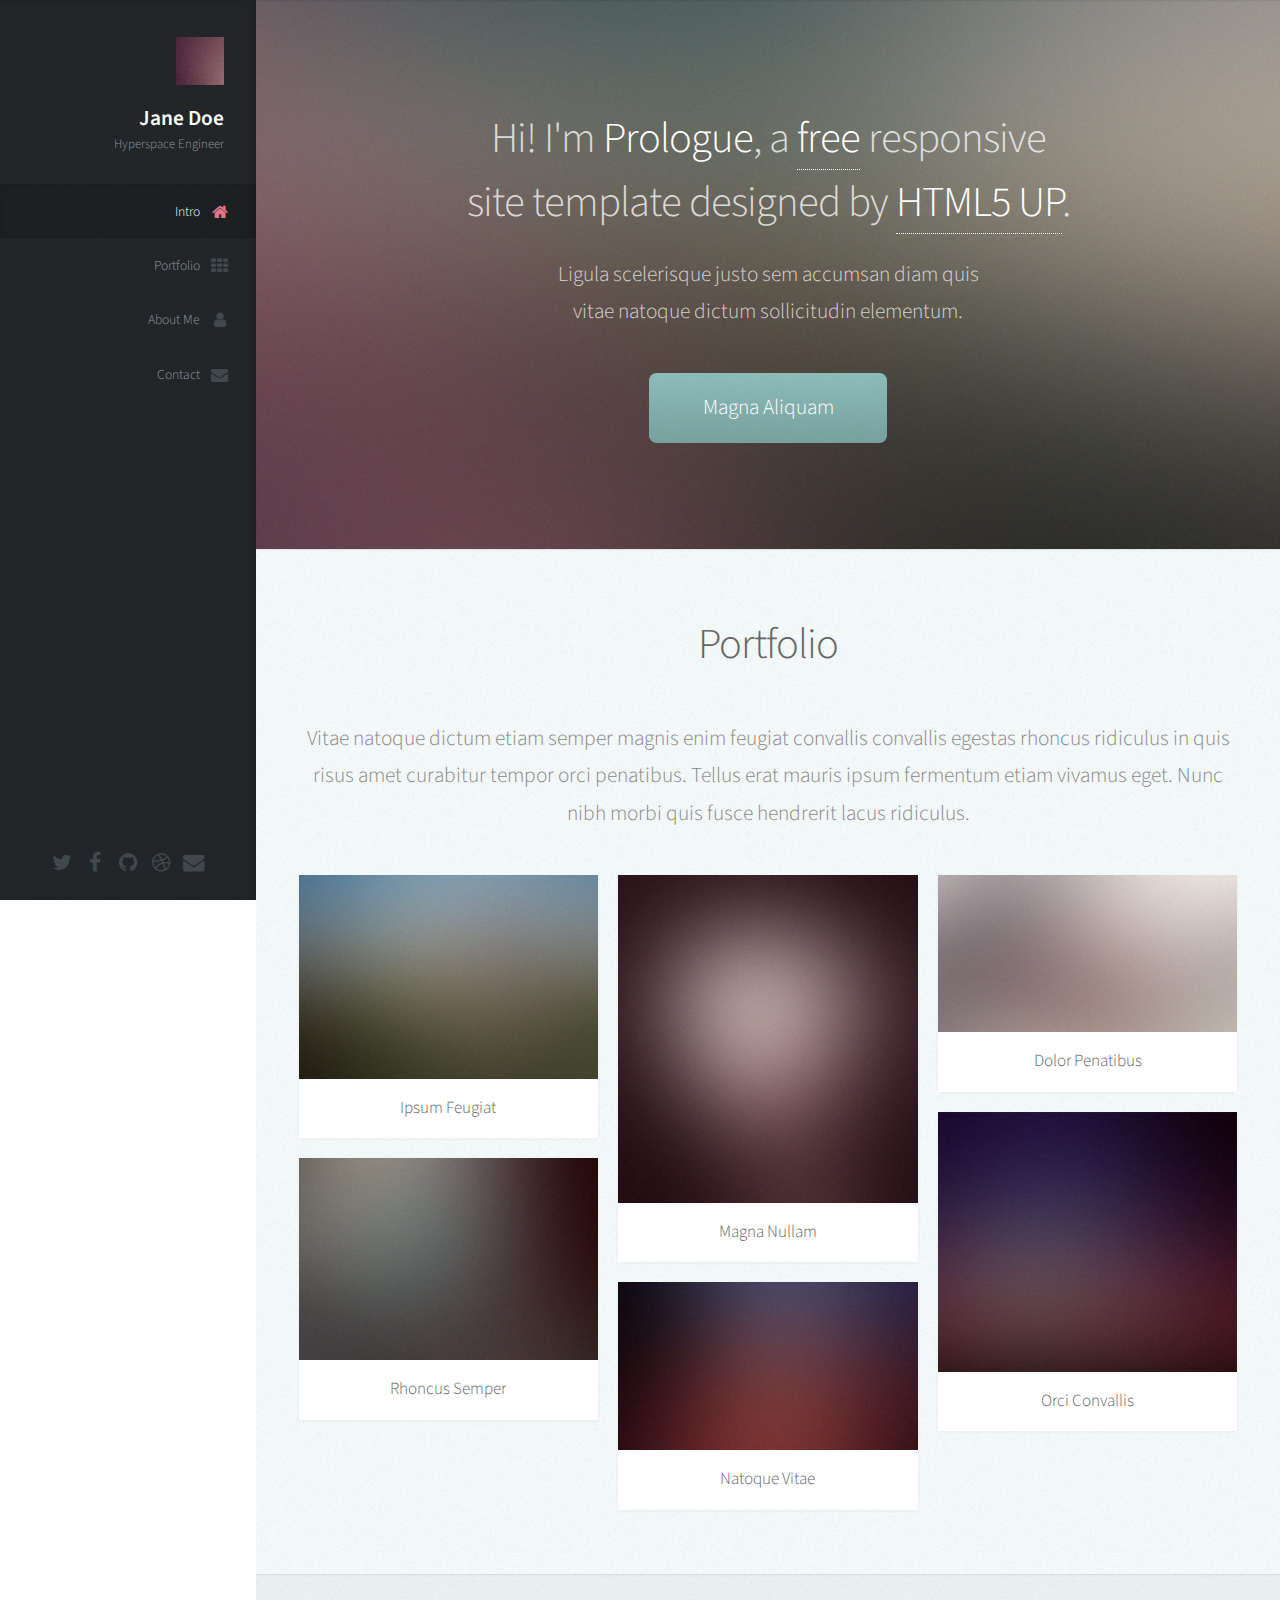
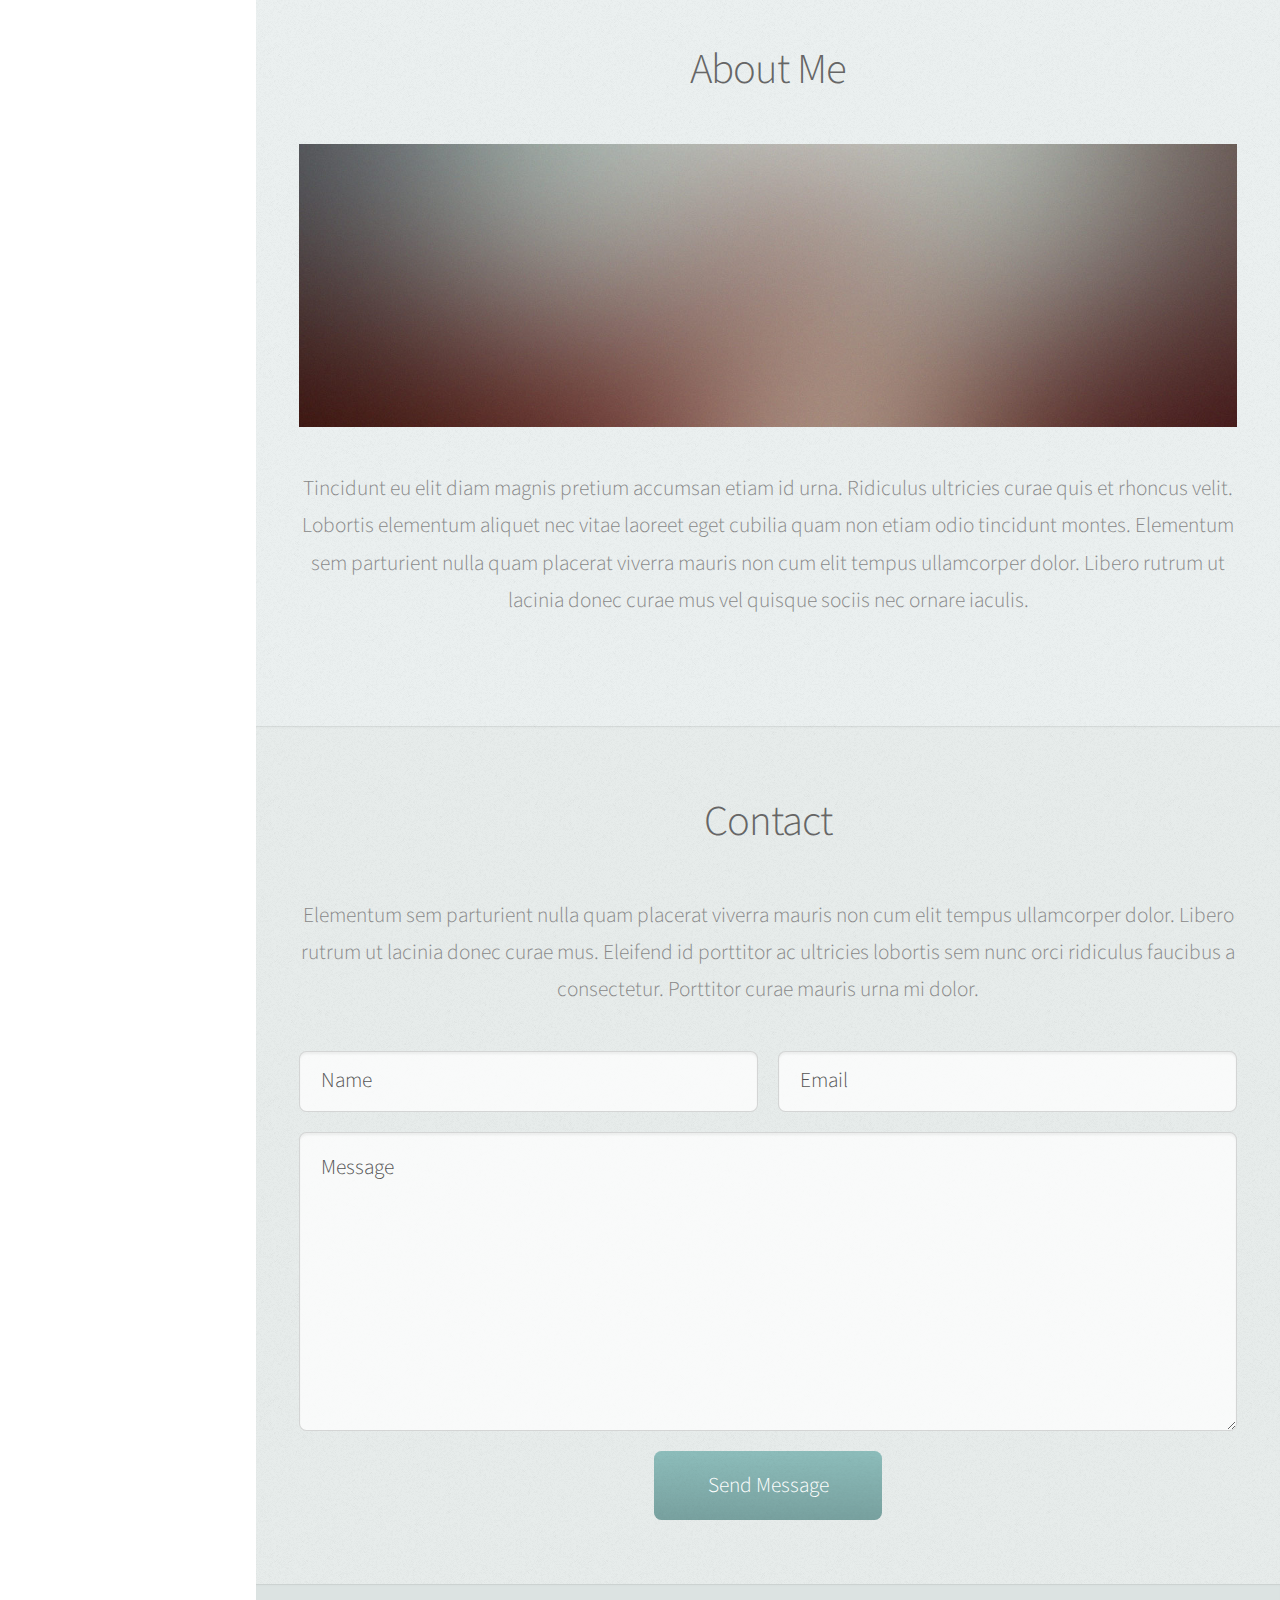
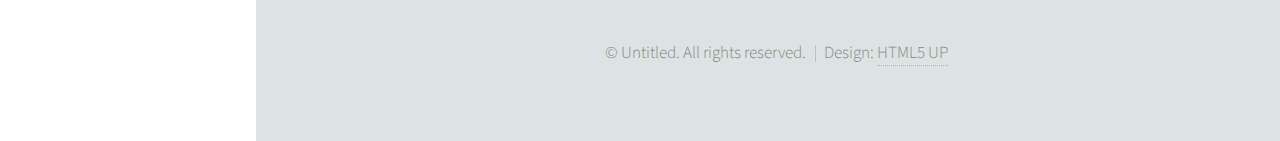
==== html5up-prologue/index.html @ 4ab0105b "initial commit with base site added" ====
<!DOCTYPE HTML>
<!--
	Prologue by HTML5 UP
	html5up.net | @ajlkn
	Free for personal and commercial use under the CCA 3.0 license (html5up.net/license)
-->
<html>
	<head>
		<title>Tom Hessburg Portfolio</title>
		<meta charset="utf-8" />
		<meta name="viewport" content="width=device-width, initial-scale=1, user-scalable=no" />
		<link rel="stylesheet" href="assets/css/main.css" />
	</head>
	<body class="is-preload">

		<!-- Header -->
			<div id="header">

				<div class="top">

					<!-- Logo -->
						<div id="logo">
							<span class="image avatar48"><img src="images/avatar.jpg" alt="" /></span>
							<h1 id="title">Jane Doe</h1>
							<p>Hyperspace Engineer</p>
						</div>

					<!-- Nav -->
						<nav id="nav">
							<ul>
								<li><a href="#top" id="top-link"><span class="icon fa-home">Intro</span></a></li>
								<li><a href="#portfolio" id="portfolio-link"><span class="icon fa-th">Portfolio</span></a></li>
								<li><a href="#about" id="about-link"><span class="icon fa-user">About Me</span></a></li>
								<li><a href="#contact" id="contact-link"><span class="icon fa-envelope">Contact</span></a></li>
							</ul>
						</nav>

				</div>

				<div class="bottom">

					<!-- Social Icons -->
						<ul class="icons">
							<li><a href="#" class="icon fa-twitter"><span class="label">Twitter</span></a></li>
							<li><a href="#" class="icon fa-facebook"><span class="label">Facebook</span></a></li>
							<li><a href="#" class="icon fa-github"><span class="label">Github</span></a></li>
							<li><a href="#" class="icon fa-dribbble"><span class="label">Dribbble</span></a></li>
							<li><a href="#" class="icon fa-envelope"><span class="label">Email</span></a></li>
						</ul>

				</div>

			</div>

		<!-- Main -->
			<div id="main">

				<!-- Intro -->
					<section id="top" class="one dark cover">
						<div class="container">

							<header>
								<h2 class="alt">Hi! I'm <strong>Prologue</strong>, a <a href="http://html5up.net/license">free</a> responsive<br />
								site template designed by <a href="http://html5up.net">HTML5 UP</a>.</h2>
								<p>Ligula scelerisque justo sem accumsan diam quis<br />
								vitae natoque dictum sollicitudin elementum.</p>
							</header>

							<footer>
								<a href="#portfolio" class="button scrolly">Magna Aliquam</a>
							</footer>

						</div>
					</section>

				<!-- Portfolio -->
					<section id="portfolio" class="two">
						<div class="container">

							<header>
								<h2>Portfolio</h2>
							</header>

							<p>Vitae natoque dictum etiam semper magnis enim feugiat convallis convallis
							egestas rhoncus ridiculus in quis risus amet curabitur tempor orci penatibus.
							Tellus erat mauris ipsum fermentum etiam vivamus eget. Nunc nibh morbi quis
							fusce hendrerit lacus ridiculus.</p>

							<div class="row">
								<div class="col-4 col-12-mobile">
									<article class="item">
										<a href="#" class="image fit"><img src="images/pic02.jpg" alt="" /></a>
										<header>
											<h3>Ipsum Feugiat</h3>
										</header>
									</article>
									<article class="item">
										<a href="#" class="image fit"><img src="images/pic03.jpg" alt="" /></a>
										<header>
											<h3>Rhoncus Semper</h3>
										</header>
									</article>
								</div>
								<div class="col-4 col-12-mobile">
									<article class="item">
										<a href="#" class="image fit"><img src="images/pic04.jpg" alt="" /></a>
										<header>
											<h3>Magna Nullam</h3>
										</header>
									</article>
									<article class="item">
										<a href="#" class="image fit"><img src="images/pic05.jpg" alt="" /></a>
										<header>
											<h3>Natoque Vitae</h3>
										</header>
									</article>
								</div>
								<div class="col-4 col-12-mobile">
									<article class="item">
										<a href="#" class="image fit"><img src="images/pic06.jpg" alt="" /></a>
										<header>
											<h3>Dolor Penatibus</h3>
										</header>
									</article>
									<article class="item">
										<a href="#" class="image fit"><img src="images/pic07.jpg" alt="" /></a>
										<header>
											<h3>Orci Convallis</h3>
										</header>
									</article>
								</div>
							</div>

						</div>
					</section>

				<!-- About Me -->
					<section id="about" class="three">
						<div class="container">

							<header>
								<h2>About Me</h2>
							</header>

							<a href="#" class="image featured"><img src="images/pic08.jpg" alt="" /></a>

							<p>Tincidunt eu elit diam magnis pretium accumsan etiam id urna. Ridiculus
							ultricies curae quis et rhoncus velit. Lobortis elementum aliquet nec vitae
							laoreet eget cubilia quam non etiam odio tincidunt montes. Elementum sem
							parturient nulla quam placerat viverra mauris non cum elit tempus ullamcorper
							dolor. Libero rutrum ut lacinia donec curae mus vel quisque sociis nec
							ornare iaculis.</p>

						</div>
					</section>

				<!-- Contact -->
					<section id="contact" class="four">
						<div class="container">

							<header>
								<h2>Contact</h2>
							</header>

							<p>Elementum sem parturient nulla quam placerat viverra
							mauris non cum elit tempus ullamcorper dolor. Libero rutrum ut lacinia
							donec curae mus. Eleifend id porttitor ac ultricies lobortis sem nunc
							orci ridiculus faucibus a consectetur. Porttitor curae mauris urna mi dolor.</p>

							<form method="post" action="#">
								<div class="row">
									<div class="col-6 col-12-mobile"><input type="text" name="name" placeholder="Name" /></div>
									<div class="col-6 col-12-mobile"><input type="text" name="email" placeholder="Email" /></div>
									<div class="col-12">
										<textarea name="message" placeholder="Message"></textarea>
									</div>
									<div class="col-12">
										<input type="submit" value="Send Message" />
									</div>
								</div>
							</form>

						</div>
					</section>

			</div>

		<!-- Footer -->
			<div id="footer">

				<!-- Copyright -->
					<ul class="copyright">
						<li>&copy; Untitled. All rights reserved.</li><li>Design: <a href="http://html5up.net">HTML5 UP</a></li>
					</ul>

			</div>

		<!-- Scripts -->
			<script src="assets/js/jquery.min.js"></script>
			<script src="assets/js/jquery.scrolly.min.js"></script>
			<script src="assets/js/jquery.scrollex.min.js"></script>
			<script src="assets/js/browser.min.js"></script>
			<script src="assets/js/breakpoints.min.js"></script>
			<script src="assets/js/util.js"></script>
			<script src="assets/js/main.js"></script>

	</body>
</html>
---- html5up-prologue/assets/css/main.css ----
@import url("font-awesome.min.css");
@import url("https://fonts.googleapis.com/css?family=Source+Sans+Pro:300,300italic,400,600");

/*
	Prologue by HTML5 UP
	html5up.net | @ajlkn
	Free for personal and commercial use under the CCA 3.0 license (html5up.net/license)
*/

html, body, div, span, applet, object,
iframe, h1, h2, h3, h4, h5, h6, p, blockquote,
pre, a, abbr, acronym, address, big, cite,
code, del, dfn, em, img, ins, kbd, q, s, samp,
small, strike, strong, sub, sup, tt, var, b,
u, i, center, dl, dt, dd, ol, ul, li, fieldset,
form, label, legend, table, caption, tbody,
tfoot, thead, tr, th, td, article, aside,
canvas, details, embed, figure, figcaption,
footer, header, hgroup, menu, nav, output, ruby,
section, summary, time, mark, audio, video {
	margin: 0;
	padding: 0;
	border: 0;
	font-size: 100%;
	font: inherit;
	vertical-align: baseline;}

article, aside, details, figcaption, figure,
footer, header, hgroup, menu, nav, section {
	display: block;}

body {
	line-height: 1;
}

ol, ul {
	list-style: none;
}

blockquote, q {
	quotes: none;
}

	blockquote:before, blockquote:after, q:before, q:after {
		content: '';
		content: none;
	}

table {
	border-collapse: collapse;
	border-spacing: 0;
}

body {
	-webkit-text-size-adjust: none;
}

mark {
	background-color: transparent;
	color: inherit;
}

input::-moz-focus-inner {
	border: 0;
	padding: 0;
}

input, select, textarea {
	-moz-appearance: none;
	-webkit-appearance: none;
	-ms-appearance: none;
	appearance: none;
}

/* Basic */

	html {
		box-sizing: border-box;
	}

	*, *:before, *:after {
		box-sizing: inherit;
	}

	body {
		background: #fff;
		font-family: 'Source Sans Pro', sans-serif;
		font-size: 19pt;
		font-weight: 300;
		line-height: 1.75em;
		color: #888;
	}

		body.is-preload *, body.is-preload *:before, body.is-preload *:after {
			-moz-animation: none !important;
			-webkit-animation: none !important;
			-ms-animation: none !important;
			animation: none !important;
			-moz-transition: none !important;
			-webkit-transition: none !important;
			-ms-transition: none !important;
			transition: none !important;
		}

	input, textarea, select {
		font-family: 'Source Sans Pro', sans-serif;
		font-size: 19pt;
		font-weight: 300;
		line-height: 1.75em;
		color: #888;
	}

	h1, h2, h3, h4, h5, h6 {
		font-weight: 300;
		color: #666;
		line-height: 1.5em;
	}

	h1 a, h2 a, h3 a, h4 a, h5 a, h6 a {
		color: inherit;
		text-decoration: none;
	}

		h1 a strong, h2 a strong, h3 a strong, h4 a strong, h5 a strong, h6 a strong {
			color: #333;
		}

	h2 {
		font-size: 2em;
		letter-spacing: -1px;
	}

		h2.alt {
			color: #888;
		}

			h2.alt strong {
				color: #666;
			}

	h3 {
		font-size: 1.5em;
	}

	header {
		margin: 0 0 2em 0;
	}

		header > p {
			margin: 1em 0 0 0;
		}

	footer {
		margin: 2em 0 0 0;
	}

	strong, b {
		font-weight: 300;
		color: #666;
	}

	em, i {
		font-style: italic;
	}

	a {
		text-decoration: none;
		color: inherit;
		border-bottom: dotted 1px rgba(128, 128, 128, 0.5);
		-moz-transition: color 0.35s ease-in-out, border-bottom-color 0.35s ease-in-out;
		-webkit-transition: color 0.35s ease-in-out, border-bottom-color 0.35s ease-in-out;
		-ms-transition: color 0.35s ease-in-out, border-bottom-color 0.35s ease-in-out;
		transition: color 0.35s ease-in-out, border-bottom-color 0.35s ease-in-out;
		outline: 0;
	}

		a:hover {
			color: #E27689;
			border-bottom-color: rgba(255, 255, 255, 0);
		}

	sub {
		position: relative;
		top: 0.5em;
		font-size: 0.8em;
	}

	sup {
		position: relative;
		top: -0.5em;
		font-size: 0.8em;
	}

	hr {
		border: 0;
		border-top: solid 1px #ddd;
	}

	blockquote {
		border-left: solid 0.5em #ddd;
		padding: 1em 0 1em 2em;
		font-style: italic;
	}

	p, ul, ol, dl, table {
		margin-bottom: 2em;
	}

	br.clear {
		clear: both;
	}

/* Container */

	.container {
		margin: 0 auto;
		max-width: 100%;
		width: 1400px;
	}

		@media screen and (min-width: 961px) and (max-width: 1880px) {

			.container {
				width: 1200px;
			}

		}

		@media screen and (min-width: 961px) and (max-width: 1620px) {

			.container {
				width: 960px;
			}

		}

		@media screen and (min-width: 961px) and (max-width: 1320px) {

			.container {
				width: 100%;
			}

		}

		@media screen and (max-width: 960px) {

			.container {
				width: 100%;
			}

		}

		@media screen and (max-width: 736px) {

			.container {
				width: 100%;
			}

		}

/* Row */

	.row {
		display: flex;
		flex-wrap: wrap;
		box-sizing: border-box;
		align-items: stretch;
	}

		.row > * {
			box-sizing: border-box;
		}

		.row.gtr-uniform > * > :last-child {
			margin-bottom: 0;
		}

		.row.aln-left {
			justify-content: flex-start;
		}

		.row.aln-center {
			justify-content: center;
		}

		.row.aln-right {
			justify-content: flex-end;
		}

		.row.aln-top {
			align-items: flex-start;
		}

		.row.aln-middle {
			align-items: center;
		}

		.row.aln-bottom {
			align-items: flex-end;
		}

		.row > .imp {
			order: -1;
		}

		.row > .col-1 {
			width: 8.3333333333%;
		}

		.row > .off-1 {
			margin-left: 8.3333333333%;
		}

		.row > .col-2 {
			width: 16.6666666667%;
		}

		.row > .off-2 {
			margin-left: 16.6666666667%;
		}

		.row > .col-3 {
			width: 25%;
		}

		.row > .off-3 {
			margin-left: 25%;
		}

		.row > .col-4 {
			width: 33.3333333333%;
		}

		.row > .off-4 {
			margin-left: 33.3333333333%;
		}

		.row > .col-5 {
			width: 41.6666666667%;
		}

		.row > .off-5 {
			margin-left: 41.6666666667%;
		}

		.row > .col-6 {
			width: 50%;
		}

		.row > .off-6 {
			margin-left: 50%;
		}

		.row > .col-7 {
			width: 58.3333333333%;
		}

		.row > .off-7 {
			margin-left: 58.3333333333%;
		}

		.row > .col-8 {
			width: 66.6666666667%;
		}

		.row > .off-8 {
			margin-left: 66.6666666667%;
		}

		.row > .col-9 {
			width: 75%;
		}

		.row > .off-9 {
			margin-left: 75%;
		}

		.row > .col-10 {
			width: 83.3333333333%;
		}

		.row > .off-10 {
			margin-left: 83.3333333333%;
		}

		.row > .col-11 {
			width: 91.6666666667%;
		}

		.row > .off-11 {
			margin-left: 91.6666666667%;
		}

		.row > .col-12 {
			width: 100%;
		}

		.row > .off-12 {
			margin-left: 100%;
		}

		.row.gtr-0 {
			margin-top: 0px;
			margin-left: 0px;
		}

			.row.gtr-0 > * {
				padding: 0px 0 0 0px;
			}

			.row.gtr-0.gtr-uniform {
				margin-top: 0px;
			}

				.row.gtr-0.gtr-uniform > * {
					padding-top: 0px;
				}

		.row.gtr-25 {
			margin-top: -10px;
			margin-left: -10px;
		}

			.row.gtr-25 > * {
				padding: 10px 0 0 10px;
			}

			.row.gtr-25.gtr-uniform {
				margin-top: -10px;
			}

				.row.gtr-25.gtr-uniform > * {
					padding-top: 10px;
				}

		.row.gtr-50 {
			margin-top: -20px;
			margin-left: -20px;
		}

			.row.gtr-50 > * {
				padding: 20px 0 0 20px;
			}

			.row.gtr-50.gtr-uniform {
				margin-top: -20px;
			}

				.row.gtr-50.gtr-uniform > * {
					padding-top: 20px;
				}

		.row {
			margin-top: -40px;
			margin-left: -40px;
		}

			.row > * {
				padding: 40px 0 0 40px;
			}

			.row.gtr-uniform {
				margin-top: -40px;
			}

				.row.gtr-uniform > * {
					padding-top: 40px;
				}

		.row.gtr-150 {
			margin-top: -60px;
			margin-left: -60px;
		}

			.row.gtr-150 > * {
				padding: 60px 0 0 60px;
			}

			.row.gtr-150.gtr-uniform {
				margin-top: -60px;
			}

				.row.gtr-150.gtr-uniform > * {
					padding-top: 60px;
				}

		.row.gtr-200 {
			margin-top: -80px;
			margin-left: -80px;
		}

			.row.gtr-200 > * {
				padding: 80px 0 0 80px;
			}

			.row.gtr-200.gtr-uniform {
				margin-top: -80px;
			}

				.row.gtr-200.gtr-uniform > * {
					padding-top: 80px;
				}

		@media screen and (min-width: 961px) and (max-width: 1880px) {

			.row {
				display: flex;
				flex-wrap: wrap;
				box-sizing: border-box;
				align-items: stretch;
			}

				.row > * {
					box-sizing: border-box;
				}

				.row.gtr-uniform > * > :last-child {
					margin-bottom: 0;
				}

				.row.aln-left {
					justify-content: flex-start;
				}

				.row.aln-center {
					justify-content: center;
				}

				.row.aln-right {
					justify-content: flex-end;
				}

				.row.aln-top {
					align-items: flex-start;
				}

				.row.aln-middle {
					align-items: center;
				}

				.row.aln-bottom {
					align-items: flex-end;
				}

				.row > .imp-wide {
					order: -1;
				}

				.row > .col-1-wide {
					width: 8.3333333333%;
				}

				.row > .off-1-wide {
					margin-left: 8.3333333333%;
				}

				.row > .col-2-wide {
					width: 16.6666666667%;
				}

				.row > .off-2-wide {
					margin-left: 16.6666666667%;
				}

				.row > .col-3-wide {
					width: 25%;
				}

				.row > .off-3-wide {
					margin-left: 25%;
				}

				.row > .col-4-wide {
					width: 33.3333333333%;
				}

				.row > .off-4-wide {
					margin-left: 33.3333333333%;
				}

				.row > .col-5-wide {
					width: 41.6666666667%;
				}

				.row > .off-5-wide {
					margin-left: 41.6666666667%;
				}

				.row > .col-6-wide {
					width: 50%;
				}

				.row > .off-6-wide {
					margin-left: 50%;
				}

				.row > .col-7-wide {
					width: 58.3333333333%;
				}

				.row > .off-7-wide {
					margin-left: 58.3333333333%;
				}

				.row > .col-8-wide {
					width: 66.6666666667%;
				}

				.row > .off-8-wide {
					margin-left: 66.6666666667%;
				}

				.row > .col-9-wide {
					width: 75%;
				}

				.row > .off-9-wide {
					margin-left: 75%;
				}

				.row > .col-10-wide {
					width: 83.3333333333%;
				}

				.row > .off-10-wide {
					margin-left: 83.3333333333%;
				}

				.row > .col-11-wide {
					width: 91.6666666667%;
				}

				.row > .off-11-wide {
					margin-left: 91.6666666667%;
				}

				.row > .col-12-wide {
					width: 100%;
				}

				.row > .off-12-wide {
					margin-left: 100%;
				}

				.row.gtr-0 {
					margin-top: 0px;
					margin-left: 0px;
				}

					.row.gtr-0 > * {
						padding: 0px 0 0 0px;
					}

					.row.gtr-0.gtr-uniform {
						margin-top: 0px;
					}

						.row.gtr-0.gtr-uniform > * {
							padding-top: 0px;
						}

				.row.gtr-25 {
					margin-top: -10px;
					margin-left: -10px;
				}

					.row.gtr-25 > * {
						padding: 10px 0 0 10px;
					}

					.row.gtr-25.gtr-uniform {
						margin-top: -10px;
					}

						.row.gtr-25.gtr-uniform > * {
							padding-top: 10px;
						}

				.row.gtr-50 {
					margin-top: -20px;
					margin-left: -20px;
				}

					.row.gtr-50 > * {
						padding: 20px 0 0 20px;
					}

					.row.gtr-50.gtr-uniform {
						margin-top: -20px;
					}

						.row.gtr-50.gtr-uniform > * {
							padding-top: 20px;
						}

				.row {
					margin-top: -40px;
					margin-left: -40px;
				}

					.row > * {
						padding: 40px 0 0 40px;
					}

					.row.gtr-uniform {
						margin-top: -40px;
					}

						.row.gtr-uniform > * {
							padding-top: 40px;
						}

				.row.gtr-150 {
					margin-top: -60px;
					margin-left: -60px;
				}

					.row.gtr-150 > * {
						padding: 60px 0 0 60px;
					}

					.row.gtr-150.gtr-uniform {
						margin-top: -60px;
					}

						.row.gtr-150.gtr-uniform > * {
							padding-top: 60px;
						}

				.row.gtr-200 {
					margin-top: -80px;
					margin-left: -80px;
				}

					.row.gtr-200 > * {
						padding: 80px 0 0 80px;
					}

					.row.gtr-200.gtr-uniform {
						margin-top: -80px;
					}

						.row.gtr-200.gtr-uniform > * {
							padding-top: 80px;
						}

		}

		@media screen and (min-width: 961px) and (max-width: 1620px) {

			.row {
				display: flex;
				flex-wrap: wrap;
				box-sizing: border-box;
				align-items: stretch;
			}

				.row > * {
					box-sizing: border-box;
				}

				.row.gtr-uniform > * > :last-child {
					margin-bottom: 0;
				}

				.row.aln-left {
					justify-content: flex-start;
				}

				.row.aln-center {
					justify-content: center;
				}

				.row.aln-right {
					justify-content: flex-end;
				}

				.row.aln-top {
					align-items: flex-start;
				}

				.row.aln-middle {
					align-items: center;
				}

				.row.aln-bottom {
					align-items: flex-end;
				}

				.row > .imp-normal {
					order: -1;
				}

				.row > .col-1-normal {
					width: 8.3333333333%;
				}

				.row > .off-1-normal {
					margin-left: 8.3333333333%;
				}

				.row > .col-2-normal {
					width: 16.6666666667%;
				}

				.row > .off-2-normal {
					margin-left: 16.6666666667%;
				}

				.row > .col-3-normal {
					width: 25%;
				}

				.row > .off-3-normal {
					margin-left: 25%;
				}

				.row > .col-4-normal {
					width: 33.3333333333%;
				}

				.row > .off-4-normal {
					margin-left: 33.3333333333%;
				}

				.row > .col-5-normal {
					width: 41.6666666667%;
				}

				.row > .off-5-normal {
					margin-left: 41.6666666667%;
				}

				.row > .col-6-normal {
					width: 50%;
				}

				.row > .off-6-normal {
					margin-left: 50%;
				}

				.row > .col-7-normal {
					width: 58.3333333333%;
				}

				.row > .off-7-normal {
					margin-left: 58.3333333333%;
				}

				.row > .col-8-normal {
					width: 66.6666666667%;
				}

				.row > .off-8-normal {
					margin-left: 66.6666666667%;
				}

				.row > .col-9-normal {
					width: 75%;
				}

				.row > .off-9-normal {
					margin-left: 75%;
				}

				.row > .col-10-normal {
					width: 83.3333333333%;
				}

				.row > .off-10-normal {
					margin-left: 83.3333333333%;
				}

				.row > .col-11-normal {
					width: 91.6666666667%;
				}

				.row > .off-11-normal {
					margin-left: 91.6666666667%;
				}

				.row > .col-12-normal {
					width: 100%;
				}

				.row > .off-12-normal {
					margin-left: 100%;
				}

				.row.gtr-0 {
					margin-top: 0px;
					margin-left: 0px;
				}

					.row.gtr-0 > * {
						padding: 0px 0 0 0px;
					}

					.row.gtr-0.gtr-uniform {
						margin-top: 0px;
					}

						.row.gtr-0.gtr-uniform > * {
							padding-top: 0px;
						}

				.row.gtr-25 {
					margin-top: -10px;
					margin-left: -10px;
				}

					.row.gtr-25 > * {
						padding: 10px 0 0 10px;
					}

					.row.gtr-25.gtr-uniform {
						margin-top: -10px;
					}

						.row.gtr-25.gtr-uniform > * {
							padding-top: 10px;
						}

				.row.gtr-50 {
					margin-top: -20px;
					margin-left: -20px;
				}

					.row.gtr-50 > * {
						padding: 20px 0 0 20px;
					}

					.row.gtr-50.gtr-uniform {
						margin-top: -20px;
					}

						.row.gtr-50.gtr-uniform > * {
							padding-top: 20px;
						}

				.row {
					margin-top: -40px;
					margin-left: -40px;
				}

					.row > * {
						padding: 40px 0 0 40px;
					}

					.row.gtr-uniform {
						margin-top: -40px;
					}

						.row.gtr-uniform > * {
							padding-top: 40px;
						}

				.row.gtr-150 {
					margin-top: -60px;
					margin-left: -60px;
				}

					.row.gtr-150 > * {
						padding: 60px 0 0 60px;
					}

					.row.gtr-150.gtr-uniform {
						margin-top: -60px;
					}

						.row.gtr-150.gtr-uniform > * {
							padding-top: 60px;
						}

				.row.gtr-200 {
					margin-top: -80px;
					margin-left: -80px;
				}

					.row.gtr-200 > * {
						padding: 80px 0 0 80px;
					}

					.row.gtr-200.gtr-uniform {
						margin-top: -80px;
					}

						.row.gtr-200.gtr-uniform > * {
							padding-top: 80px;
						}

		}

		@media screen and (min-width: 961px) and (max-width: 1320px) {

			.row {
				display: flex;
				flex-wrap: wrap;
				box-sizing: border-box;
				align-items: stretch;
			}

				.row > * {
					box-sizing: border-box;
				}

				.row.gtr-uniform > * > :last-child {
					margin-bottom: 0;
				}

				.row.aln-left {
					justify-content: flex-start;
				}

				.row.aln-center {
					justify-content: center;
				}

				.row.aln-right {
					justify-content: flex-end;
				}

				.row.aln-top {
					align-items: flex-start;
				}

				.row.aln-middle {
					align-items: center;
				}

				.row.aln-bottom {
					align-items: flex-end;
				}

				.row > .imp-narrow {
					order: -1;
				}

				.row > .col-1-narrow {
					width: 8.3333333333%;
				}

				.row > .off-1-narrow {
					margin-left: 8.3333333333%;
				}

				.row > .col-2-narrow {
					width: 16.6666666667%;
				}

				.row > .off-2-narrow {
					margin-left: 16.6666666667%;
				}

				.row > .col-3-narrow {
					width: 25%;
				}

				.row > .off-3-narrow {
					margin-left: 25%;
				}

				.row > .col-4-narrow {
					width: 33.3333333333%;
				}

				.row > .off-4-narrow {
					margin-left: 33.3333333333%;
				}

				.row > .col-5-narrow {
					width: 41.6666666667%;
				}

				.row > .off-5-narrow {
					margin-left: 41.6666666667%;
				}

				.row > .col-6-narrow {
					width: 50%;
				}

				.row > .off-6-narrow {
					margin-left: 50%;
				}

				.row > .col-7-narrow {
					width: 58.3333333333%;
				}

				.row > .off-7-narrow {
					margin-left: 58.3333333333%;
				}

				.row > .col-8-narrow {
					width: 66.6666666667%;
				}

				.row > .off-8-narrow {
					margin-left: 66.6666666667%;
				}

				.row > .col-9-narrow {
					width: 75%;
				}

				.row > .off-9-narrow {
					margin-left: 75%;
				}

				.row > .col-10-narrow {
					width: 83.3333333333%;
				}

				.row > .off-10-narrow {
					margin-left: 83.3333333333%;
				}

				.row > .col-11-narrow {
					width: 91.6666666667%;
				}

				.row > .off-11-narrow {
					margin-left: 91.6666666667%;
				}

				.row > .col-12-narrow {
					width: 100%;
				}

				.row > .off-12-narrow {
					margin-left: 100%;
				}

				.row.gtr-0 {
					margin-top: 0px;
					margin-left: 0px;
				}

					.row.gtr-0 > * {
						padding: 0px 0 0 0px;
					}

					.row.gtr-0.gtr-uniform {
						margin-top: 0px;
					}

						.row.gtr-0.gtr-uniform > * {
							padding-top: 0px;
						}

				.row.gtr-25 {
					margin-top: -5px;
					margin-left: -5px;
				}

					.row.gtr-25 > * {
						padding: 5px 0 0 5px;
					}

					.row.gtr-25.gtr-uniform {
						margin-top: -5px;
					}

						.row.gtr-25.gtr-uniform > * {
							padding-top: 5px;
						}

				.row.gtr-50 {
					margin-top: -10px;
					margin-left: -10px;
				}

					.row.gtr-50 > * {
						padding: 10px 0 0 10px;
					}

					.row.gtr-50.gtr-uniform {
						margin-top: -10px;
					}

						.row.gtr-50.gtr-uniform > * {
							padding-top: 10px;
						}

				.row {
					margin-top: -20px;
					margin-left: -20px;
				}

					.row > * {
						padding: 20px 0 0 20px;
					}

					.row.gtr-uniform {
						margin-top: -20px;
					}

						.row.gtr-uniform > * {
							padding-top: 20px;
						}

				.row.gtr-150 {
					margin-top: -30px;
					margin-left: -30px;
				}

					.row.gtr-150 > * {
						padding: 30px 0 0 30px;
					}

					.row.gtr-150.gtr-uniform {
						margin-top: -30px;
					}

						.row.gtr-150.gtr-uniform > * {
							padding-top: 30px;
						}

				.row.gtr-200 {
					margin-top: -40px;
					margin-left: -40px;
				}

					.row.gtr-200 > * {
						padding: 40px 0 0 40px;
					}

					.row.gtr-200.gtr-uniform {
						margin-top: -40px;
					}

						.row.gtr-200.gtr-uniform > * {
							padding-top: 40px;
						}

		}

		@media screen and (max-width: 960px) {

			.row {
				display: flex;
				flex-wrap: wrap;
				box-sizing: border-box;
				align-items: stretch;
			}

				.row > * {
					box-sizing: border-box;
				}

				.row.gtr-uniform > * > :last-child {
					margin-bottom: 0;
				}

				.row.aln-left {
					justify-content: flex-start;
				}

				.row.aln-center {
					justify-content: center;
				}

				.row.aln-right {
					justify-content: flex-end;
				}

				.row.aln-top {
					align-items: flex-start;
				}

				.row.aln-middle {
					align-items: center;
				}

				.row.aln-bottom {
					align-items: flex-end;
				}

				.row > .imp-narrower {
					order: -1;
				}

				.row > .col-1-narrower {
					width: 8.3333333333%;
				}

				.row > .off-1-narrower {
					margin-left: 8.3333333333%;
				}

				.row > .col-2-narrower {
					width: 16.6666666667%;
				}

				.row > .off-2-narrower {
					margin-left: 16.6666666667%;
				}

				.row > .col-3-narrower {
					width: 25%;
				}

				.row > .off-3-narrower {
					margin-left: 25%;
				}

				.row > .col-4-narrower {
					width: 33.3333333333%;
				}

				.row > .off-4-narrower {
					margin-left: 33.3333333333%;
				}

				.row > .col-5-narrower {
					width: 41.6666666667%;
				}

				.row > .off-5-narrower {
					margin-left: 41.6666666667%;
				}

				.row > .col-6-narrower {
					width: 50%;
				}

				.row > .off-6-narrower {
					margin-left: 50%;
				}

				.row > .col-7-narrower {
					width: 58.3333333333%;
				}

				.row > .off-7-narrower {
					margin-left: 58.3333333333%;
				}

				.row > .col-8-narrower {
					width: 66.6666666667%;
				}

				.row > .off-8-narrower {
					margin-left: 66.6666666667%;
				}

				.row > .col-9-narrower {
					width: 75%;
				}

				.row > .off-9-narrower {
					margin-left: 75%;
				}

				.row > .col-10-narrower {
					width: 83.3333333333%;
				}

				.row > .off-10-narrower {
					margin-left: 83.3333333333%;
				}

				.row > .col-11-narrower {
					width: 91.6666666667%;
				}

				.row > .off-11-narrower {
					margin-left: 91.6666666667%;
				}

				.row > .col-12-narrower {
					width: 100%;
				}

				.row > .off-12-narrower {
					margin-left: 100%;
				}

				.row.gtr-0 {
					margin-top: 0px;
					margin-left: 0px;
				}

					.row.gtr-0 > * {
						padding: 0px 0 0 0px;
					}

					.row.gtr-0.gtr-uniform {
						margin-top: 0px;
					}

						.row.gtr-0.gtr-uniform > * {
							padding-top: 0px;
						}

				.row.gtr-25 {
					margin-top: -5px;
					margin-left: -5px;
				}

					.row.gtr-25 > * {
						padding: 5px 0 0 5px;
					}

					.row.gtr-25.gtr-uniform {
						margin-top: -5px;
					}

						.row.gtr-25.gtr-uniform > * {
							padding-top: 5px;
						}

				.row.gtr-50 {
					margin-top: -10px;
					margin-left: -10px;
				}

					.row.gtr-50 > * {
						padding: 10px 0 0 10px;
					}

					.row.gtr-50.gtr-uniform {
						margin-top: -10px;
					}

						.row.gtr-50.gtr-uniform > * {
							padding-top: 10px;
						}

				.row {
					margin-top: -20px;
					margin-left: -20px;
				}

					.row > * {
						padding: 20px 0 0 20px;
					}

					.row.gtr-uniform {
						margin-top: -20px;
					}

						.row.gtr-uniform > * {
							padding-top: 20px;
						}

				.row.gtr-150 {
					margin-top: -30px;
					margin-left: -30px;
				}

					.row.gtr-150 > * {
						padding: 30px 0 0 30px;
					}

					.row.gtr-150.gtr-uniform {
						margin-top: -30px;
					}

						.row.gtr-150.gtr-uniform > * {
							padding-top: 30px;
						}

				.row.gtr-200 {
					margin-top: -40px;
					margin-left: -40px;
				}

					.row.gtr-200 > * {
						padding: 40px 0 0 40px;
					}

					.row.gtr-200.gtr-uniform {
						margin-top: -40px;
					}

						.row.gtr-200.gtr-uniform > * {
							padding-top: 40px;
						}

		}

		@media screen and (max-width: 736px) {

			.row {
				display: flex;
				flex-wrap: wrap;
				box-sizing: border-box;
				align-items: stretch;
			}

				.row > * {
					box-sizing: border-box;
				}

				.row.gtr-uniform > * > :last-child {
					margin-bottom: 0;
				}

				.row.aln-left {
					justify-content: flex-start;
				}

				.row.aln-center {
					justify-content: center;
				}

				.row.aln-right {
					justify-content: flex-end;
				}

				.row.aln-top {
					align-items: flex-start;
				}

				.row.aln-middle {
					align-items: center;
				}

				.row.aln-bottom {
					align-items: flex-end;
				}

				.row > .imp-mobile {
					order: -1;
				}

				.row > .col-1-mobile {
					width: 8.3333333333%;
				}

				.row > .off-1-mobile {
					margin-left: 8.3333333333%;
				}

				.row > .col-2-mobile {
					width: 16.6666666667%;
				}

				.row > .off-2-mobile {
					margin-left: 16.6666666667%;
				}

				.row > .col-3-mobile {
					width: 25%;
				}

				.row > .off-3-mobile {
					margin-left: 25%;
				}

				.row > .col-4-mobile {
					width: 33.3333333333%;
				}

				.row > .off-4-mobile {
					margin-left: 33.3333333333%;
				}

				.row > .col-5-mobile {
					width: 41.6666666667%;
				}

				.row > .off-5-mobile {
					margin-left: 41.6666666667%;
				}

				.row > .col-6-mobile {
					width: 50%;
				}

				.row > .off-6-mobile {
					margin-left: 50%;
				}

				.row > .col-7-mobile {
					width: 58.3333333333%;
				}

				.row > .off-7-mobile {
					margin-left: 58.3333333333%;
				}

				.row > .col-8-mobile {
					width: 66.6666666667%;
				}

				.row > .off-8-mobile {
					margin-left: 66.6666666667%;
				}

				.row > .col-9-mobile {
					width: 75%;
				}

				.row > .off-9-mobile {
					margin-left: 75%;
				}

				.row > .col-10-mobile {
					width: 83.3333333333%;
				}

				.row > .off-10-mobile {
					margin-left: 83.3333333333%;
				}

				.row > .col-11-mobile {
					width: 91.6666666667%;
				}

				.row > .off-11-mobile {
					margin-left: 91.6666666667%;
				}

				.row > .col-12-mobile {
					width: 100%;
				}

				.row > .off-12-mobile {
					margin-left: 100%;
				}

				.row.gtr-0 {
					margin-top: 0px;
					margin-left: 0px;
				}

					.row.gtr-0 > * {
						padding: 0px 0 0 0px;
					}

					.row.gtr-0.gtr-uniform {
						margin-top: 0px;
					}

						.row.gtr-0.gtr-uniform > * {
							padding-top: 0px;
						}

				.row.gtr-25 {
					margin-top: -5px;
					margin-left: -5px;
				}

					.row.gtr-25 > * {
						padding: 5px 0 0 5px;
					}

					.row.gtr-25.gtr-uniform {
						margin-top: -5px;
					}

						.row.gtr-25.gtr-uniform > * {
							padding-top: 5px;
						}

				.row.gtr-50 {
					margin-top: -10px;
					margin-left: -10px;
				}

					.row.gtr-50 > * {
						padding: 10px 0 0 10px;
					}

					.row.gtr-50.gtr-uniform {
						margin-top: -10px;
					}

						.row.gtr-50.gtr-uniform > * {
							padding-top: 10px;
						}

				.row {
					margin-top: -20px;
					margin-left: -20px;
				}

					.row > * {
						padding: 20px 0 0 20px;
					}

					.row.gtr-uniform {
						margin-top: -20px;
					}

						.row.gtr-uniform > * {
							padding-top: 20px;
						}

				.row.gtr-150 {
					margin-top: -30px;
					margin-left: -30px;
				}

					.row.gtr-150 > * {
						padding: 30px 0 0 30px;
					}

					.row.gtr-150.gtr-uniform {
						margin-top: -30px;
					}

						.row.gtr-150.gtr-uniform > * {
							padding-top: 30px;
						}

				.row.gtr-200 {
					margin-top: -40px;
					margin-left: -40px;
				}

					.row.gtr-200 > * {
						padding: 40px 0 0 40px;
					}

					.row.gtr-200.gtr-uniform {
						margin-top: -40px;
					}

						.row.gtr-200.gtr-uniform > * {
							padding-top: 40px;
						}

		}

/* Sections/Article */

	section, article {
		margin-bottom: 3em;
	}

		section > :last-child,
		section > .container, section:last-child, article > :last-child,
		article > .container, article:last-child {
			margin-bottom: 0;
		}

		.row > section, .row > article {
			margin-bottom: 0;
		}

/* Image */

	.image {
		display: inline-block;
		border: 0;
	}

		.image img {
			display: block;
			width: 100%;
		}

		.image.avatar48 {
			width: 48px;
			height: 48px;
			background: #f00;
		}

			.image.avatar48 img {
				width: 48px;
				height: 48px;
			}

		.image.fit {
			display: block;
			width: 100%;
		}

		.image.featured {
			display: block;
			width: 100%;
			margin: 0 0 2em 0;
		}

		.image.left {
			float: left;
			margin: 0 2em 2em 0;
		}

		.image.centered {
			display: block;
			margin: 0 0 2em 0;
		}

			.image.centered img {
				margin: 0 auto;
				width: auto;
			}

/* List */

	ul {
		list-style: disc;
		padding-left: 1em;
	}

		ul li {
			padding-left: 0.5em;
		}

	ol {
		list-style: decimal;
		padding-left: 1.25em;
	}

		ol li {
			padding-left: 0.25em;
		}

/* Icons */

	ul.icons {
		cursor: default;
		list-style: none;
		padding-left: 0;
	}

		ul.icons li {
			display: inline-block;
			padding-left: 0;
		}

		ul.icons a {
			display: inline-block;
			width: 2em;
			height: 2em;
			line-height: 2em;
			text-align: center;
			border: 0;
		}

/* Form */

	form label {
		display: block;
		text-align: left;
		margin-bottom: 0.5em;
	}

	form input[type="text"],
	form input[type="email"],
	form input[type="password"],
	form select,
	form textarea {
		position: relative;
		-webkit-appearance: none;
		display: block;
		border: 0;
		outline: 0;
		background: #fff;
		background: rgba(255, 255, 255, 0.75);
		width: 100%;
		border-radius: 0.35em;
		padding: 0.75em 1em 0.75em 1em;
		box-shadow: inset 0 0.1em 0.1em 0 rgba(0, 0, 0, 0.05);
		border: solid 1px rgba(0, 0, 0, 0.15);
		-moz-transition: all 0.35s ease-in-out;
		-webkit-transition: all 0.35s ease-in-out;
		-ms-transition: all 0.35s ease-in-out;
		transition: all 0.35s ease-in-out;
	}

		form input[type="text"]:focus,
		form input[type="email"]:focus,
		form input[type="password"]:focus,
		form select:focus,
		form textarea:focus {
			box-shadow: 0 0 2px 1px #8ebebc;
			background: #fff;
		}

	form input[type="text"],
	form input[type="email"],
	form input[type="password"],
	form select {
		line-height: 1.25em;
	}

	form textarea {
		min-height: 14em;
	}

	form ::-webkit-input-placeholder {
		color: #555 !important;
	}

	form :-moz-placeholder {
		color: #555 !important;
	}

	form ::-moz-placeholder {
		color: #555 !important;
	}

	form :-ms-input-placeholder {
		color: #555 !important;
	}

	form ::-moz-focus-inner {
		border: 0;
	}

/* Table */

	table {
		width: 100%;
		text-align: left;
	}

		table tbody tr:nth-child(2n+2) {
			background: #f4f4f4;
		}

		table td {
			padding: 0.5em 1em 0.5em 1em;
		}

		table th {
			text-align: left;
			padding: 0.5em 1em 0.5em 1em;
			color: #fff;
			background: #222729 url("images/overlay.png");
		}

		table thead {
			background: #444;
			color: #fff;
		}

		table tfoot {
			background: #eee;
		}

/* Button */

	input[type="button"],
	input[type="submit"],
	input[type="reset"],
	button,
	.button {
		position: relative;
		display: inline-block;
		border-radius: 0.35em;
		color: #fff !important;
		text-decoration: none;
		padding: 0.75em 2.5em 0.75em 2.5em;
		background-color: #8ebebc;
		border: 0;
		cursor: pointer;
		background-image: -moz-linear-gradient(top, rgba(0, 0, 0, 0), rgba(0, 0, 0, 0.15)), url("images/overlay.png");
		background-image: -webkit-linear-gradient(top, rgba(0, 0, 0, 0), rgba(0, 0, 0, 0.15)), url("images/overlay.png");
		background-image: -ms-linear-gradient(top, rgba(0, 0, 0, 0), rgba(0, 0, 0, 0.15)), url("images/overlay.png");
		background-image: linear-gradient(top, rgba(0, 0, 0, 0), rgba(0, 0, 0, 0.15)), url("images/overlay.png");
		-moz-transition: background-color 0.35s ease-in-out;
		-webkit-transition: background-color 0.35s ease-in-out;
		-ms-transition: background-color 0.35s ease-in-out;
		transition: background-color 0.35s ease-in-out;
	}

		input[type="button"]:hover,
		input[type="submit"]:hover,
		input[type="reset"]:hover,
		button:hover,
		.button:hover {
			background-color: #9ececc;
		}

		input[type="button"]:active,
		input[type="submit"]:active,
		input[type="reset"]:active,
		button:active,
		.button:active {
			background-color: #7eaeac;
		}

/* Item */

	.item {
		box-shadow: 0 0.05em 0.15em 0 rgba(0, 0, 0, 0.05);
		margin-bottom: 40px;
	}

		.item header {
			background: #fff;
			margin: 0;
			padding: 1em 0 1em 0;
			font-size: 0.8em;
		}

			.item header h3 {
				font-size: 1em;
			}

/* Icons */

	.icon {
		text-decoration: none;
	}

		.icon:before {
			display: inline-block;
			font-family: FontAwesome;
			font-size: 1.25em;
			text-decoration: none;
			font-style: normal;
			font-weight: normal;
			line-height: 1;
			-webkit-font-smoothing: antialiased;
			-moz-osx-font-smoothing: grayscale;
		}

		.icon > .label {
			display: none;
		}

/* Header */

	#header {
		display: -moz-flex;
		display: -webkit-flex;
		display: -ms-flex;
		display: flex;
		-moz-flex-direction: column;
		-webkit-flex-direction: column;
		-ms-flex-direction: column;
		flex-direction: column;
		-moz-justify-content: space-between;
		-webkit-justify-content: space-between;
		-ms-justify-content: space-between;
		justify-content: space-between;
		background: #222629 url("images/overlay.png");
		box-shadow: inset -0.25em 0 0.25em 0 rgba(0, 0, 0, 0.1);
		color: #fff;
		height: 100%;
		left: 0;
		overflow-y: auto;
		position: fixed;
		text-align: right;
		top: 0;
		width: 375px;
	}

		#header .top {
			-moz-flex-grow: 1;
			-webkit-flex-grow: 1;
			-ms-flex-grow: 1;
			flex-grow: 1;
		}

		#header .bottom {
			-moz-flex-shrink: 0;
			-webkit-flex-shrink: 0;
			-ms-flex-shrink: 0;
			flex-shrink: 0;
			padding: 1.5em 0 0.75em 0;
		}

			#header .bottom > :last-child {
				margin-bottom: 0;
			}

		#header .icons {
			font-size: 0.8em;
			text-align: center;
		}

			#header .icons a {
				color: #41484c;
				-moz-transition: color 0.35s ease-in-out;
				-webkit-transition: color 0.35s ease-in-out;
				-ms-transition: color 0.35s ease-in-out;
				transition: color 0.35s ease-in-out;
			}

				#header .icons a:hover {
					color: #fff;
				}

	#logo {
		position: relative;
		margin: 1.75em 1.5em 1.5em 1.5em;
		min-height: 48px;
		cursor: default;
	}

		#logo h1 {
			position: relative;
			color: #fff;
			font-weight: 600;
			font-size: 1em;
			line-height: 1em;
		}

		#logo p {
			position: relative;
			display: block;
			font-size: 0.6em;
			color: rgba(255, 255, 255, 0.5);
			line-height: 1.25em;
			margin: 0.5em 0 0 0;
		}

		#logo .image {
			position: absolute;
			left: 0;
			top: 0;
		}

	#nav ul {
		list-style: none;
		padding-left: 0;
		margin-bottom: 0;
	}

		#nav ul li {
			padding-left: 0;
		}

			#nav ul li a {
				display: block;
				padding: 0.5em 1.5em 0.5em 1.5em;
				color: rgba(255, 255, 255, 0.5);
				text-decoration: none;
				outline: 0;
				border: 0;
				-moz-transition: none;
				-webkit-transition: none;
				-ms-transition: none;
				transition: none;
			}

				#nav ul li a span {
					position: relative;
					display: block;
					font-size: 0.8em;
				}

					#nav ul li a span:before {
						position: absolute;
						left: 0;
						color: #41484c;
						text-align: center;
						width: 1.25em;
						line-height: 1.75em;
					}

				#nav ul li a.active {
					background: rgba(0, 0, 0, 0.15);
					box-shadow: inset 0 0 0.25em 0 rgba(0, 0, 0, 0.125);
					color: #fff;
				}

					#nav ul li a.active span:before {
						color: #e27689;
					}

/* Footer */

	#footer {
		margin-left: 375px;
		text-align: center;
		background-color: #dce3e2;
		padding: 3em 0 4em 0;
		box-shadow: inset 0 1px 0 0 rgba(0, 0, 0, 0.05), inset 0 0.1em 0.1em 0 rgba(0, 0, 0, 0.025);
		font-size: 0.8em;
	}

		#footer .copyright {
			cursor: default;
			margin: 0;
		}

			#footer .copyright li {
				display: inline-block;
				line-height: 1em;
				border-left: solid 1px rgba(128, 128, 128, 0.35);
				padding: 0 0 0 0.5em;
				margin: 0 0 0 0.5em;
			}

				#footer .copyright li:first-child {
					border-left: 0;
					padding-left: 0;
					margin-left: 0;
				}

/* Main */

	#main {
		margin-left: 375px;
	}

		#main > section {
			margin: 0;
			overflow: hidden;
			padding: 4em 0;
			box-shadow: inset 0 1px 0 0 rgba(0, 0, 0, 0.05), inset 0 0.1em 0.1em 0 rgba(0, 0, 0, 0.025);
			text-align: center;
			background-image: url("images/overlay.png");
		}

			#main > section.dark {
				color: #ddd;
				color: rgba(255, 255, 255, 0.75);
			}

				#main > section.dark h2, #main > section.dark h3, #main > section.dark h4, #main > section.dark h5, #main > section.dark h6 {
					color: inherit;
				}

				#main > section.dark strong {
					color: #fff;
					border-color: inherit;
				}

				#main > section.dark a {
					color: #fff;
					border-color: inherit;
				}

					#main > section.dark a:hover {
						border-bottom-color: rgba(255, 255, 255, 0);
					}

			#main > section.cover {
				padding: 10em 0;
				background-size: cover;
				background-position: center center;
			}

			#main > section.one {
				background-color: #81918E;
				background-image: url("../../images/banner.jpg");
			}

			#main > section.two {
				background-color: #f5fafa;
			}

			#main > section.three {
				background-color: #ecf1f1;
			}

			#main > section.four {
				background-color: #e8edec;
			}

/* Wide */

	@media screen and (min-width: 961px) and (max-width: 1880px) {

		/* Basic */

			body, input, textarea, select {
				font-size: 17pt;
			}

		/* Header */

			#header {
				width: 300px;
			}

		/* Footer */

			#footer {
				margin-left: 300px;
			}

		/* Main */

			#main {
				margin-left: 300px;
			}

	}

/* Normal */

	@media screen and (min-width: 961px) and (max-width: 1620px) {

		/* Main */

			#main > section {
				padding: 3em 0;
			}

			#main section.cover {
				padding: 5em 0;
			}

	}

/* Narrow */

	@media screen and (min-width: 961px) and (max-width: 1320px) {

		/* Basic */

			body, input, textarea, select {
				font-size: 16pt;
			}

			.container {
				padding: 0 2em 0 2em;
			}

		/* Icons */

			ul.icons li a {
				width: 1.75em;
			}

		/* Item */

			.item {
				margin-bottom: 20px;
			}

		/* Header */

			#header {
				width: 20%;
			}

			#logo .image {
				position: relative;
				margin: 0 0 0.5em 0;
			}

			#nav ul li a {
				font-size: 0.8em;
				padding-top: 0.5em;
				padding-bottom: 0.5em;
			}

				#nav ul li a span {
					padding-right: 2.25em;
				}

					#nav ul li a span:before {
						left: 100%;
						margin-left: -1.25em;
						line-height: 2.25em;
					}

		/* Footer */

			#footer {
				margin-left: 20%;
			}

		/* Main */

			#main {
				margin-left: 20%;
			}

	}

/* Narrower */

	#headerToggle {
		display: none;
	}

	@media screen and (max-width: 960px) {

		/* Basic */

			html, body {
				overflow-x: hidden;
			}

			body, input, textarea, select {
				font-size: 16pt;
			}

			header br {
				display: none;
			}

			.container {
				padding: 0 2em 0 2em;
			}

		/* Item */

			.item {
				margin-bottom: 15px;
			}

		/* Icons */

			ul.icons a {
				width: 1.75em;
				font-size: 1.25em;
			}

		/* Header */

			#header {
				-moz-backface-visibility: hidden;
				-webkit-backface-visibility: hidden;
				-ms-backface-visibility: hidden;
				backface-visibility: hidden;
				-moz-transform: translateX(-275px);
				-webkit-transform: translateX(-275px);
				-ms-transform: translateX(-275px);
				transform: translateX(-275px);
				-moz-transition: -moz-transform 0.5s ease;
				-webkit-transition: -webkit-transform 0.5s ease;
				-ms-transition: -ms-transform 0.5s ease;
				transition: transform 0.5s ease;
				-webkit-overflow-scrolling: touch;
				display: block;
				height: 100%;
				left: 0;
				overflow-y: auto;
				position: fixed;
				top: 0;
				width: 275px;
				z-index: 10002;
				width: 275px;
				background: #222729 url("images/overlay.png");
				box-shadow: inset -0.25em 0 0.25em 0 rgba(0, 0, 0, 0.125);
			}

				#header .top {
					position: relative;
				}

				#header .bottom {
					border-top: solid 1px rgba(255, 255, 255, 0.05);
					box-shadow: 0 -1px 0 0 rgba(0, 0, 0, 0.15);
					padding-top: 2em;
					margin-top: 2em;
					position: relative;
				}

			#logo {
				margin: 1.5em 1.25em 1.25em 1.25em;
			}

			#nav ul li a {
				padding: 0.5em 1.25em 0.5em 1.25em;
			}

			#headerToggle {
				-moz-backface-visibility: hidden;
				-webkit-backface-visibility: hidden;
				-ms-backface-visibility: hidden;
				backface-visibility: hidden;
				-moz-transition: -moz-transform 0.5s ease;
				-webkit-transition: -webkit-transform 0.5s ease;
				-ms-transition: -ms-transform 0.5s ease;
				transition: transform 0.5s ease;
				display: block;
				height: 2.25em;
				left: 0;
				position: fixed;
				top: 0;
				width: 3.25em;
				z-index: 10001;
			}

				#headerToggle .toggle {
					position: absolute;
					left: 0;
					top: 0;
					width: 100%;
					height: 100%;
					outline: 0;
					border: 0;
				}

					#headerToggle .toggle:before {
						font-family: FontAwesome;
						text-decoration: none;
						font-style: normal;
						font-weight: normal;
						-webkit-font-smoothing: antialiased;
						-moz-osx-font-smoothing: grayscale;
						content: '\f0c9';
						color: #fff;
						font-size: 18px;
						line-height: 2.25em;
						background: rgba(128, 136, 144, 0.5);
						border-radius: 0.35em;
						text-align: center;
						position: absolute;
						left: 0.5em;
						top: 0.5em;
						display: block;
						width: 3.25em;
						height: 2.25em;
						line-height: 2.25em;
					}

			body.header-visible #main {
				-moz-transform: translateX(275px);
				-webkit-transform: translateX(275px);
				-ms-transform: translateX(275px);
				transform: translateX(275px);
			}

			body.header-visible #headerToggle {
				-moz-transform: translateX(275px);
				-webkit-transform: translateX(275px);
				-ms-transform: translateX(275px);
				transform: translateX(275px);
			}

			body.header-visible #header {
				-moz-transform: translateX(0);
				-webkit-transform: translateX(0);
				-ms-transform: translateX(0);
				transform: translateX(0);
			}

		/* Footer */

			#footer {
				margin-left: 0;
			}

		/* Main */

			#main {
				-moz-backface-visibility: hidden;
				-webkit-backface-visibility: hidden;
				-ms-backface-visibility: hidden;
				backface-visibility: hidden;
				-moz-transition: -moz-transform 0.5s ease;
				-webkit-transition: -webkit-transform 0.5s ease;
				-ms-transition: -ms-transform 0.5s ease;
				transition: transform 0.5s ease;
				padding-bottom: 1px;
				margin-left: 0;
			}

				#main > section {
					padding: 3em 0;
				}

				#main section.cover {
					padding: 4em 0;
				}

	}

/* Mobile */

	@media screen and (max-width: 736px) {

		/* Basic */

			body, input, textarea, select {
				font-size: 14pt;
			}

			h2 {
				font-size: 1.5em;
				letter-spacing: 0;
				font-weight: 300;
			}

			.container {
				padding: 0 15px 0 15px;
			}

		/* List */

			ul.icons a {
				width: 2em;
				font-size: 1.25em;
			}

		/* Main */

			#main > section {
				padding: 2em 0;
			}

			#main section.cover {
				padding: 4em 0em;
			}

				#main section.cover header {
					padding: 0 1em;
				}

		/* Footer */

			#footer .copyright li {
				display: block;
				line-height: 1.25em;
				border: 0;
				padding: 0;
				margin: 1em 0 0 0;
			}

				#footer .copyright li:first-child {
					margin-top: 0;
				}

	}
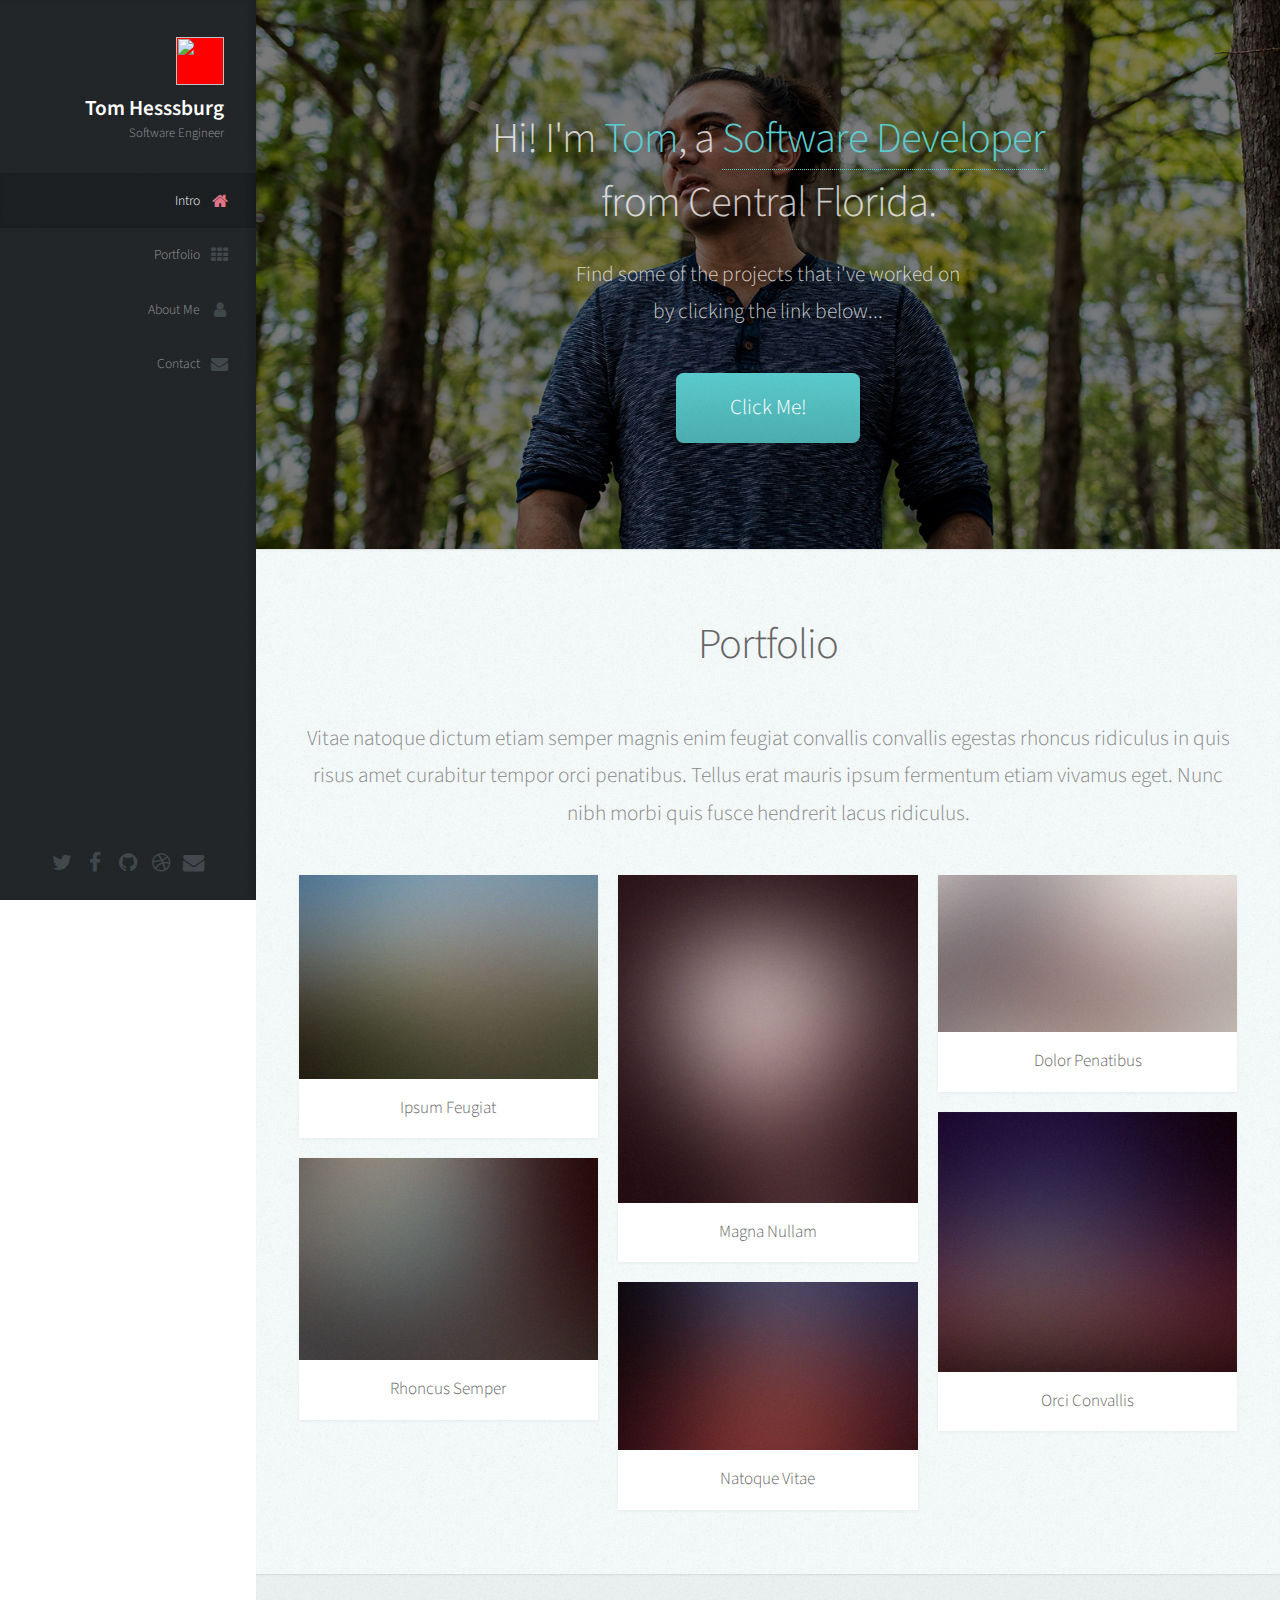
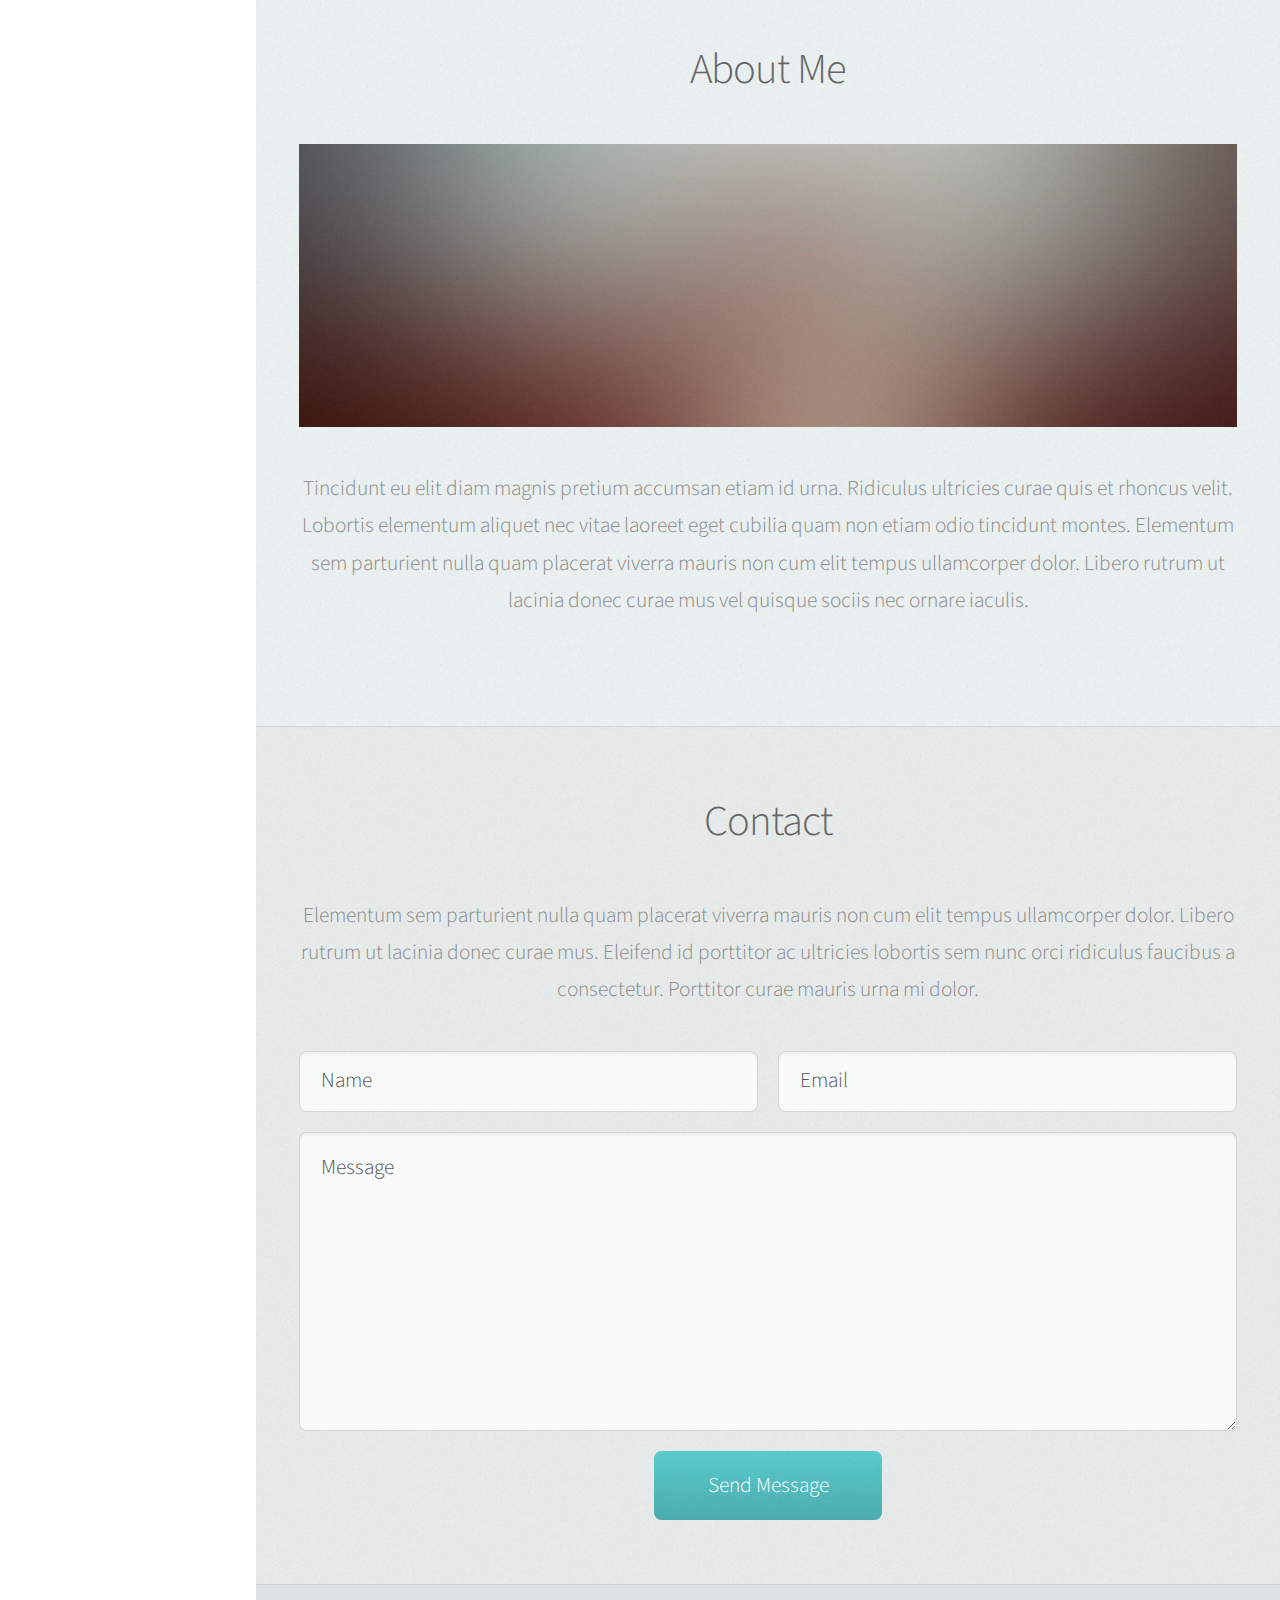
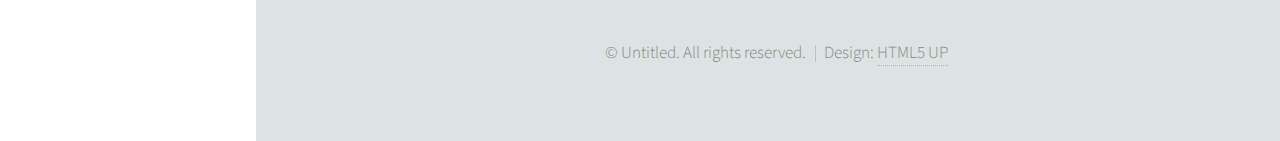
==== commit 2db4d03f: "getting header layed out and edited, planning rest of page" ====
--- a/html5up-prologue/index.html
+++ b/html5up-prologue/index.html
@@ -20,9 +20,9 @@
 
 					<!-- Logo -->
 						<div id="logo">
-							<span class="image avatar48"><img src="images/avatar.jpg" alt="" /></span>
-							<h1 id="title">Jane Doe</h1>
-							<p>Hyperspace Engineer</p>
+							<span class="image avatar48"><img src="images/baron16 copy.jpg" alt="" /></span>
+							<h1 id="title">Tom Hesssburg</h1>
+							<p>Software Engineer</p>
 						</div>
 
 					<!-- Nav -->
@@ -60,14 +60,14 @@
 						<div class="container">
 
 							<header>
-								<h2 class="alt">Hi! I'm <strong>Prologue</strong>, a <a href="http://html5up.net/license">free</a> responsive<br />
-								site template designed by <a href="http://html5up.net">HTML5 UP</a>.</h2>
-								<p>Ligula scelerisque justo sem accumsan diam quis<br />
-								vitae natoque dictum sollicitudin elementum.</p>
+								<h2 class="alt" id="main-head">Hi! I'm <strong>Tom</strong>, a <a href="#">Software Developer</a><br />
+								from Central Florida.</h2>
+								<p>Find some of the projects that i've worked on<br />
+								by clicking the link below...</p>
 							</header>
 
 							<footer>
-								<a href="#portfolio" class="button scrolly">Magna Aliquam</a>
+								<a href="#portfolio" class="button scrolly">Click Me!</a>
 							</footer>
 
 						</div>
--- a/html5up-prologue/assets/css/main.css
+++ b/html5up-prologue/assets/css/main.css
@@ -1948,7 +1948,7 @@
 		color: #fff !important;
 		text-decoration: none;
 		padding: 0.75em 2.5em 0.75em 2.5em;
-		background-color: #8ebebc;
+		background-color: rgb(91, 204, 206);;
 		border: 0;
 		cursor: pointer;
 		background-image: -moz-linear-gradient(top, rgba(0, 0, 0, 0), rgba(0, 0, 0, 0.15)), url("images/overlay.png");
@@ -2213,12 +2213,12 @@
 				}
 
 				#main > section.dark strong {
-					color: #fff;
+					color: rgb(91, 204, 206);
 					border-color: inherit;
 				}
 
 				#main > section.dark a {
-					color: #fff;
+					color: rgb(91, 204, 206);
 					border-color: inherit;
 				}
 
@@ -2233,8 +2233,9 @@
 			}
 
 			#main > section.one {
-				background-color: #81918E;
-				background-image: url("../../images/banner.jpg");
+				background-color: rgb(0, 0, 0);
+				background-image: url("../../images/upper-background.png");
+				
 			}
 
 			#main > section.two {
@@ -2608,4 +2609,5 @@
 					margin-top: 0;
 				}
 
-	}+	}
+
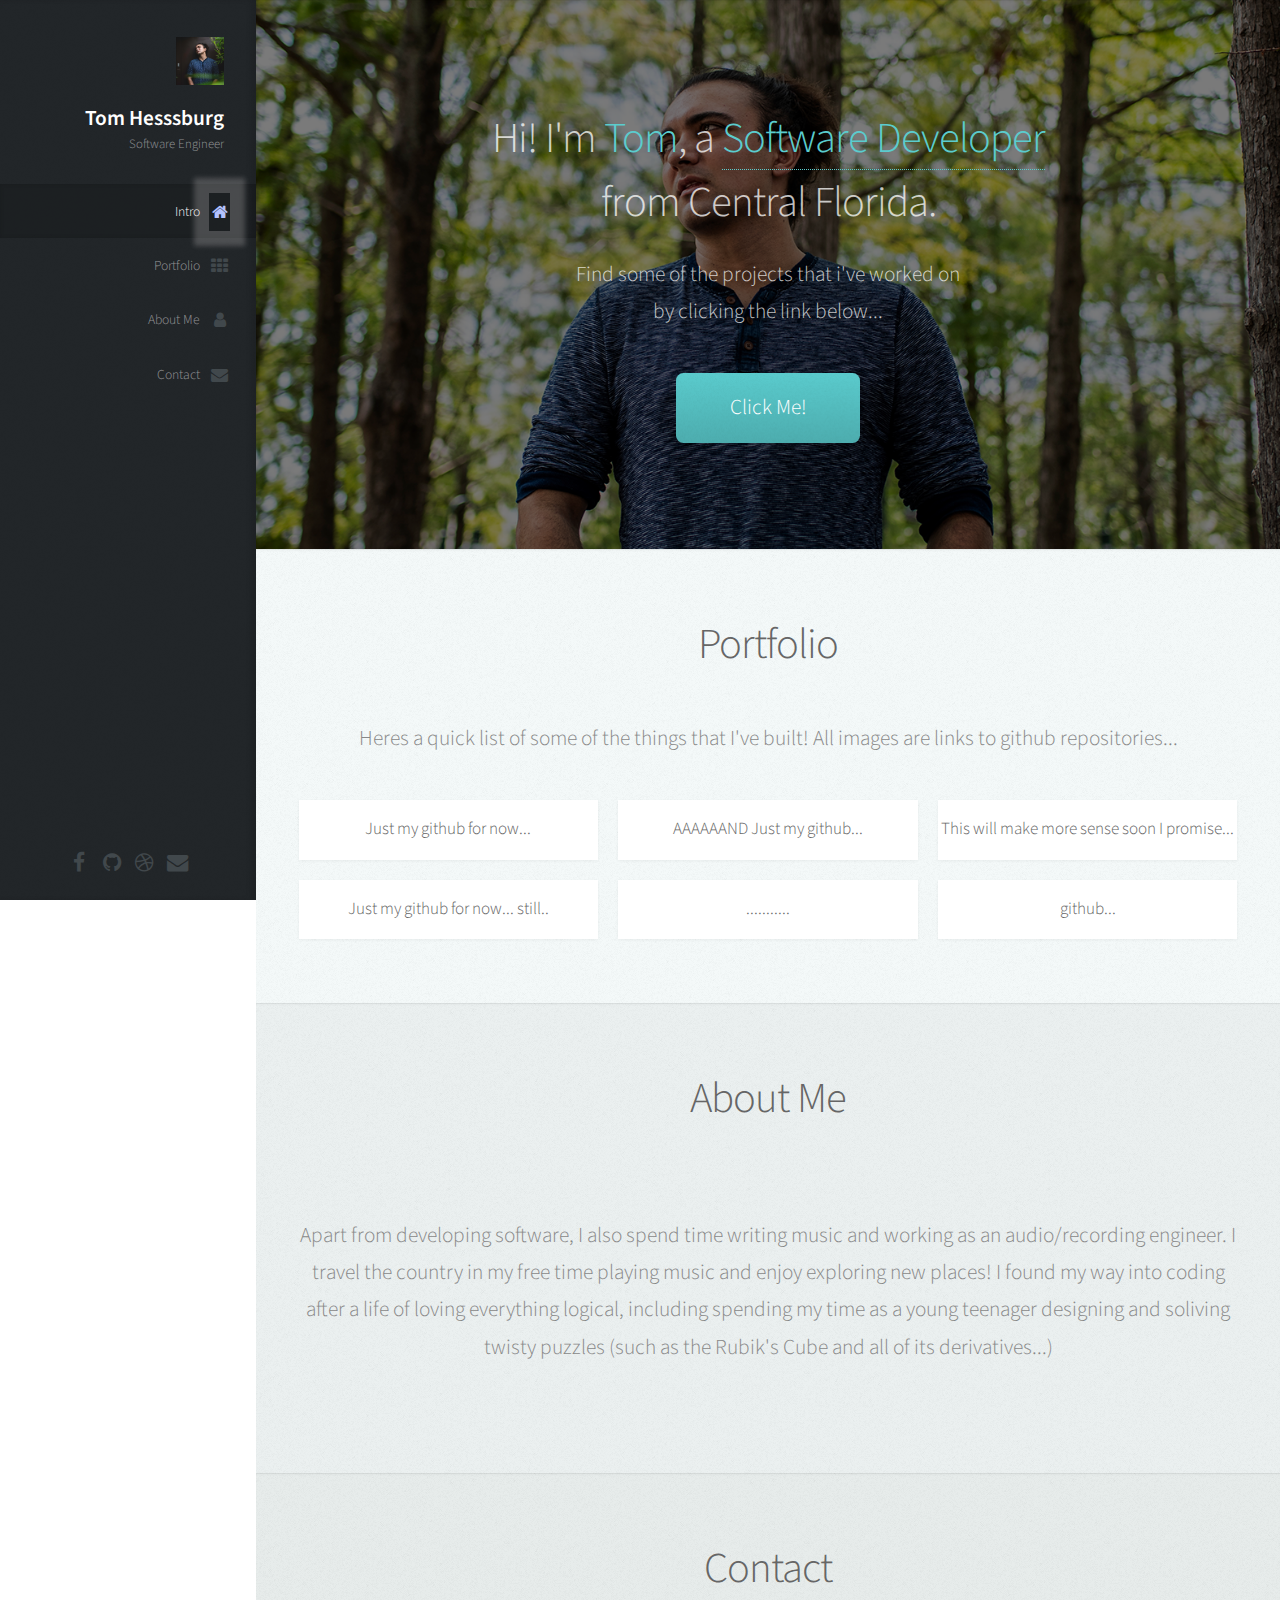
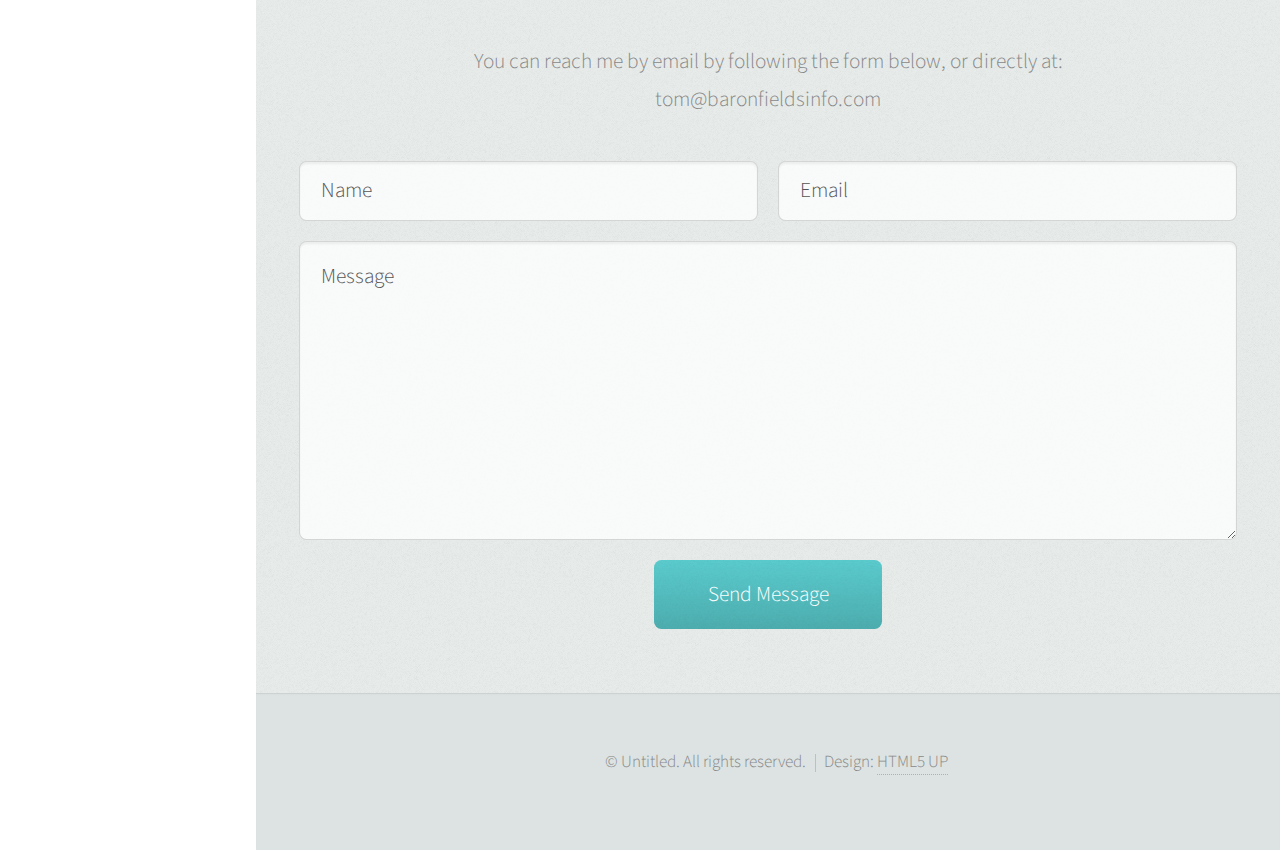
==== commit 6ddd1a0c: "finnished updating info, moving on to hosting site via github" ====
--- a/html5up-prologue/index.html
+++ b/html5up-prologue/index.html
@@ -20,7 +20,7 @@
 
 					<!-- Logo -->
 						<div id="logo">
-							<span class="image avatar48"><img src="images/baron16 copy.jpg" alt="" /></span>
+							<span class="image avatar48"><img src="images/avatar-pic.png" alt="" /></span>
 							<h1 id="title">Tom Hesssburg</h1>
 							<p>Software Engineer</p>
 						</div>
@@ -41,11 +41,10 @@
 
 					<!-- Social Icons -->
 						<ul class="icons">
-							<li><a href="#" class="icon fa-twitter"><span class="label">Twitter</span></a></li>
-							<li><a href="#" class="icon fa-facebook"><span class="label">Facebook</span></a></li>
-							<li><a href="#" class="icon fa-github"><span class="label">Github</span></a></li>
+							<li><a href="https://www.facebook.com/tommy.hessburg" class="icon fa-facebook"><span class="label">Facebook</span></a></li>
+							<li><a href="https://github.com/TomHessburg" class="icon fa-github"><span class="label">Github</span></a></li>
 							<li><a href="#" class="icon fa-dribbble"><span class="label">Dribbble</span></a></li>
-							<li><a href="#" class="icon fa-envelope"><span class="label">Email</span></a></li>
+							<li><a href="mailto:tom@baronfieldsinfo.com" class="icon fa-envelope"><span class="label">Email</span></a></li>
 						</ul>
 
 				</div>
@@ -81,51 +80,48 @@
 								<h2>Portfolio</h2>
 							</header>
 
-							<p>Vitae natoque dictum etiam semper magnis enim feugiat convallis convallis
-							egestas rhoncus ridiculus in quis risus amet curabitur tempor orci penatibus.
-							Tellus erat mauris ipsum fermentum etiam vivamus eget. Nunc nibh morbi quis
-							fusce hendrerit lacus ridiculus.</p>
+							<p>Heres a quick list of some of the things that I've built! All images are links to github repositories...</p>
 
 							<div class="row">
 								<div class="col-4 col-12-mobile">
 									<article class="item">
-										<a href="#" class="image fit"><img src="images/pic02.jpg" alt="" /></a>
-										<header>
-											<h3>Ipsum Feugiat</h3>
-										</header>
-									</article>
-									<article class="item">
-										<a href="#" class="image fit"><img src="images/pic03.jpg" alt="" /></a>
-										<header>
-											<h3>Rhoncus Semper</h3>
+										<a href="https://github.com/TomHessburg" target="_blank" class="image fit"><img src="https://source.unsplash.com/random/400X500" alt="" /></a>
+										<header>
+											<h3>Just my github for now...</h3>
+										</header>
+									</article>
+									<article class="item">
+										<a href="https://github.com/TomHessburg" target="_blank" class="image fit"><img src="https://source.unsplash.com/random/900x700" alt="" /></a>
+										<header>
+											<h3>Just my github for now... still..</h3>
 										</header>
 									</article>
 								</div>
 								<div class="col-4 col-12-mobile">
 									<article class="item">
-										<a href="#" class="image fit"><img src="images/pic04.jpg" alt="" /></a>
-										<header>
-											<h3>Magna Nullam</h3>
-										</header>
-									</article>
-									<article class="item">
-										<a href="#" class="image fit"><img src="images/pic05.jpg" alt="" /></a>
-										<header>
-											<h3>Natoque Vitae</h3>
+										<a href="https://github.com/TomHessburg" target="_blank" class="image fit"><img src="https://source.unsplash.com/random/800x900" alt="" /></a>
+										<header>
+											<h3>AAAAAAND Just my github...</h3>
+										</header>
+									</article>
+									<article class="item">
+										<a href="https://github.com/TomHessburg" target="_blank" class="image fit"><img src="https://source.unsplash.com/random/500X500" alt="" /></a>
+										<header>
+											<h3>...........</h3>
 										</header>
 									</article>
 								</div>
 								<div class="col-4 col-12-mobile">
 									<article class="item">
-										<a href="#" class="image fit"><img src="images/pic06.jpg" alt="" /></a>
-										<header>
-											<h3>Dolor Penatibus</h3>
-										</header>
-									</article>
-									<article class="item">
-										<a href="#" class="image fit"><img src="images/pic07.jpg" alt="" /></a>
-										<header>
-											<h3>Orci Convallis</h3>
+										<a href="https://github.com/TomHessburg" target="_blank" class="image fit"><img src="https://source.unsplash.com/random/750X825" alt="" /></a>
+										<header>
+											<h3>This will make more sense soon I promise...</h3>
+										</header>
+									</article>
+									<article class="item">
+										<a href="https://github.com/TomHessburg" target="_blank" class="image fit"><img src="https://source.unsplash.com/random750X750" alt="" /></a>
+										<header>
+											<h3>github...</h3>
 										</header>
 									</article>
 								</div>
@@ -142,14 +138,13 @@
 								<h2>About Me</h2>
 							</header>
 
-							<a href="#" class="image featured"><img src="images/pic08.jpg" alt="" /></a>
-
-							<p>Tincidunt eu elit diam magnis pretium accumsan etiam id urna. Ridiculus
-							ultricies curae quis et rhoncus velit. Lobortis elementum aliquet nec vitae
-							laoreet eget cubilia quam non etiam odio tincidunt montes. Elementum sem
-							parturient nulla quam placerat viverra mauris non cum elit tempus ullamcorper
-							dolor. Libero rutrum ut lacinia donec curae mus vel quisque sociis nec
-							ornare iaculis.</p>
+							<a href="#" class="image featured"><img src="https://source.unsplash.com/random/1400x422" alt="" /></a>
+
+							<p>Apart from developing software, I also spend time writing music and working as an audio/recording engineer.
+							I travel the country in my free time playing music and enjoy exploring new places! I found my way into coding 
+							after a life of loving everything logical, including spending my time as a young teenager designing and soliving twisty puzzles
+							(such as the Rubik's Cube and all of its derivatives...)
+							</p>
 
 						</div>
 					</section>
@@ -162,10 +157,8 @@
 								<h2>Contact</h2>
 							</header>
 
-							<p>Elementum sem parturient nulla quam placerat viverra
-							mauris non cum elit tempus ullamcorper dolor. Libero rutrum ut lacinia
-							donec curae mus. Eleifend id porttitor ac ultricies lobortis sem nunc
-							orci ridiculus faucibus a consectetur. Porttitor curae mauris urna mi dolor.</p>
+							<p>You can reach me by email by following the form below, or directly at: <br/>
+								tom@baronfieldsinfo.com</p>
 
 							<form method="post" action="#">
 								<div class="row">
--- a/html5up-prologue/assets/css/main.css
+++ b/html5up-prologue/assets/css/main.css
@@ -1832,6 +1832,12 @@
 			text-align: center;
 			border: 0;
 		}
+
+		#nav ul li a.active span:before {
+			color: rgb(179, 194, 255) !important;
+			box-shadow: 0 0 5px 15px rgb(255, 249, 249, .2);
+		}
+
 
 /* Form */
 
@@ -1974,7 +1980,7 @@
 		input[type="reset"]:active,
 		button:active,
 		.button:active {
-			background-color: #7eaeac;
+			background-color: black;
 		}
 
 /* Item */
